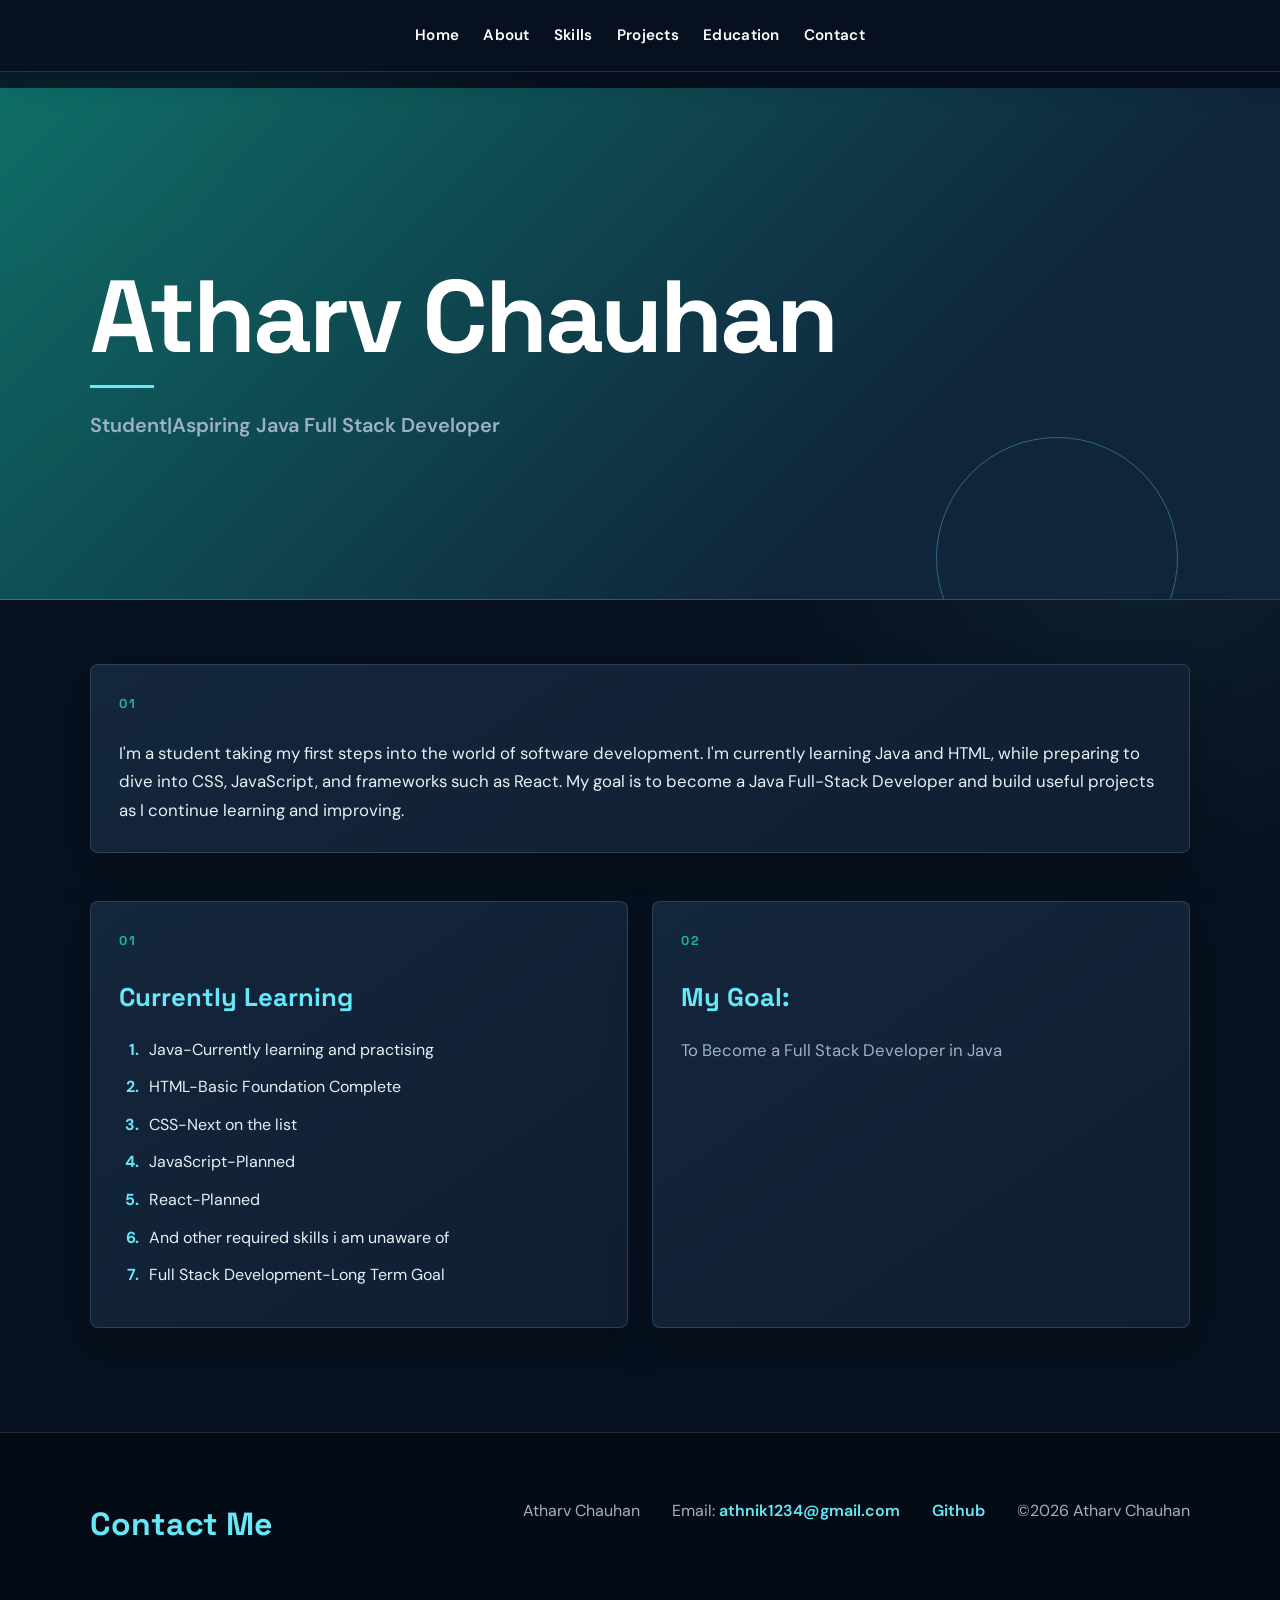
==== index.html @ f63b8e37 "css done next learning js and implementing it" ====
<!DOCTYPE html>
<html lang="en">
<head>
    <meta charset="UTF-8">
    <meta name="viewport" content="width=device-width, initial-scale=1.0">
    <title> My Portfolio</title>
    <link rel="stylesheet" href="index.css">
</head>
<body>
    <header>
        <nav>
            <a href="index.html">Home</a>
            <a href="html files/About.html">About</a>
            <a href="html files/Skills.html">Skills</a>
            <a href="html files/Projects.html">Projects</a>
            <a href="html files/Education.html">Education</a>
            <a href="html files/Contact.html">Contact</a>
        </nav>
        <h1>Atharv Chauhan</h1>
    <p>Student|Aspiring Java Full Stack Developer</p>
    </header>
    <main>
        
        <p id="Introduction">I'm a student taking my first steps into the world of software development. I'm currently learning Java and HTML, while preparing to dive into CSS, JavaScript, and frameworks such as React.

           My goal is to become a Java Full-Stack Developer and build useful projects as I continue learning and improving.</p>
           <section id="Currently-learning"><h2>Currently Learning</h2>
            <ol id="Skills-learnt-or-to-be-learnt">
            <li>Java-Currently learning and practising</li>
           <li>HTML-Basic Foundation Complete</li>
           <li>CSS-Next on the list</li>
           <li>JavaScript-Planned</li>
           <li>React-Planned</li>
           <li>And other required skills i am unaware of</li>
           <li>Full Stack Development-Long Term Goal</li>
        </ol></section>
           
           
           <section><h2>My Goal:</h2>
           <p>To Become a Full Stack Developer in Java</p></section>
    </main>
    <footer>
        <h2>Contact Me</h2><ul id="Contact-me">
            <li>Atharv Chauhan</li>
            <li>Email: <a href="mailto:athnik1234@gmail.com">athnik1234@gmail.com</a></li>
            <li><a href="https://github.com/AtharvChauhan1903" target="_blank">Github</a></li>
            <li>&copy;2026 Atharv Chauhan</li>
        </ul>
       
    </footer>
</body>
</html>
---- index.css ----
@import url('https://fonts.googleapis.com/css2?family=DM+Sans:wght@400;500;600;700&family=Space+Grotesk:wght@500;600;700&display=swap');

/* Reset and base styles */
* {
    box-sizing: border-box;
    margin: 0;
    padding: 0;
}

:root {
    --primary: #14b8a6;
    --primary-dark: #0f766e;
    --accent: #67e8f9;
    --background: #07111f;
    --surface: #101e31;
    --surface-light: #14263d;
    --text: #e6f1f5;
    --muted: #9eb2c5;
    --border: rgba(148, 186, 204, 0.2);
    --shadow: 0 18px 45px rgba(0, 0, 0, 0.24);
}

html {
    scroll-behavior: smooth;
}

body {
    background:
        radial-gradient(circle at 10% 10%, rgba(20, 184, 166, 0.12), transparent 28rem),
        radial-gradient(circle at 90% 30%, rgba(103, 232, 249, 0.08), transparent 25rem),
        var(--background);
    color: var(--text);
    font-family: 'DM Sans', sans-serif;
    line-height: 1.7;
    padding-top: 5.5rem;
}

/* Fixed navigation */
nav {
    position: fixed;
    top: 0;
    left: 0;
    z-index: 1000;

    display: flex;
    align-items: center;
    justify-content: center;
    flex-wrap: wrap;
    gap: 0.4rem 1.5rem;

    width: 100%;
    min-height: 4.5rem;
    padding: 1rem 1.5rem;

    background: rgba(7, 17, 31, 0.88);
    border-bottom: 1px solid var(--border);
    box-shadow: 0 8px 28px rgba(0, 0, 0, 0.2);
    backdrop-filter: blur(16px);
}

nav a {
    color: #ffffff;
    font-size: 0.95rem;
    font-weight: 600;
    text-decoration: none;
    letter-spacing: 0.02em;
    transition: color 0.2s ease, transform 0.2s ease;
}

nav a:hover,
nav a:focus {
    color: var(--accent);
    transform: translateY(-2px);
}

/* Header */
header {
    position: relative;
    overflow: hidden;
    display: flex;
    flex-direction: column;
    justify-content: center;
    min-height: 32rem;
    padding: 7rem max(1.5rem, calc((100% - 1100px) / 2)) 6rem;
    text-align: left;
    background: linear-gradient(135deg, rgba(15, 118, 110, 0.9), #10243b 72%);
    border-bottom: 1px solid var(--border);
}

header::after {
    position: absolute;
    right: 8%;
    bottom: -5rem;
    width: 15rem;
    height: 15rem;
    border: 1px solid rgba(103, 232, 249, 0.35);
    border-radius: 50%;
    content: '';
}

header h1 {
    position: relative;
    z-index: 1;
    margin-bottom: 0.75rem;
    color: #ffffff;
    font-family: 'Space Grotesk', sans-serif;
    font-size: clamp(3rem, 8vw, 7rem);
    letter-spacing: -0.03em;
    line-height: 1.1;
    max-width: 800px;
}

header p {
    position: relative;
    z-index: 1;
    color: var(--muted);
    max-width: 32rem;
    font-size: clamp(1rem, 2vw, 1.25rem);
    font-weight: 600;
}

header p::before {
    display: block;
    width: 4rem;
    height: 0.2rem;
    margin-bottom: 1.25rem;
    background: var(--accent);
    content: '';
}

/* Main content */
main {
    display: grid;
    grid-template-columns: repeat(2, minmax(0, 1fr));
    gap: 1.5rem;
    width: min(100% - 2rem, 1100px);
    margin: 4rem auto;
}

main > p {
    grid-column: 1 / -1;
}

main > p,
section {
    position: relative;
    margin-bottom: 1.5rem;
    padding: 1.75rem;
    background: linear-gradient(145deg, var(--surface-light), var(--surface));
    border: 1px solid var(--border);
    border-radius: 8px;
    box-shadow: var(--shadow);
    transition: transform 0.2s ease, border-color 0.2s ease;
}

main > p::before,
section::before {
    display: block;
    margin-bottom: 1.5rem;
    color: var(--primary);
    content: '01';
    font-family: 'Space Grotesk', sans-serif;
    font-size: 0.8rem;
    font-weight: 700;
    letter-spacing: 0.12em;
}

main > section:nth-of-type(2)::before {
    content: '02';
}

main > p:hover,
section:hover {
    border-color: rgba(103, 232, 249, 0.45);
    transform: translateY(-3px);
}

#Introduction {
    font-size: 1.05rem;
}

section h2 {
    margin-bottom: 1rem;
    color: var(--accent);
    font-family: 'Space Grotesk', sans-serif;
    font-size: 1.6rem;
}

section p {
    color: var(--muted);
    font-size: 1.05rem;
}

/* Learning list */
#Skills-learnt-or-to-be-learnt {
    padding-left: 1.5rem;
}

#Skills-learnt-or-to-be-learnt li {
    margin-bottom: 0.65rem;
    padding-left: 0.4rem;
}

#Skills-learnt-or-to-be-learnt li::marker {
    color: var(--accent);
    font-weight: bold;
}

/* Footer */
footer {
    display: grid;
    grid-template-columns: minmax(12rem, 0.7fr) 1.3fr;
    align-items: start;
    gap: 2rem;
    margin-top: 5rem;
    padding: 4rem max(1.5rem, calc((100% - 1100px) / 2));
    color: #ffffff;
    text-align: left;
    background: #040b14;
    border-top: 1px solid var(--border);
}

footer h2 {
    margin-bottom: 1rem;
    color: var(--accent);
    font-family: 'Space Grotesk', sans-serif;
    font-size: 2rem;
}

#Contact-me {
    display: flex;
    justify-content: flex-end;
    flex-wrap: wrap;
    gap: 0.75rem 2rem;
    list-style: none;
    color: var(--muted);
}

#Contact-me a {
    color: var(--accent);
    font-weight: 600;
    text-decoration: none;
}

#Contact-me a:hover,
#Contact-me a:focus {
    color: #ffffff;
    text-decoration: underline;
}

/* Mobile layout */
@media (max-width: 600px) {
    body {
        padding-top: 8.5rem;
    }

    nav {
        gap: 0.35rem 0.9rem;
        padding: 0.85rem 0.75rem;
    }

    nav a {
        font-size: 0.85rem;
    }

    header {
        min-height: 27rem;
        padding: 4rem 1rem;
        text-align: left;
    }

    header h1 {
        font-size: clamp(2.8rem, 15vw, 4.5rem);
    }

    main {
        display: block;
        width: min(100% - 1.25rem, 900px);
        margin: 1.25rem auto;
    }

    main > p,
    section {
        padding: 1.25rem;
    }

    #Contact-me {
        justify-content: flex-start;
        flex-direction: column;
        gap: 0.4rem;
    }

    footer {
        display: block;
        margin-top: 3rem;
        padding: 3rem 1.25rem;
    }
}
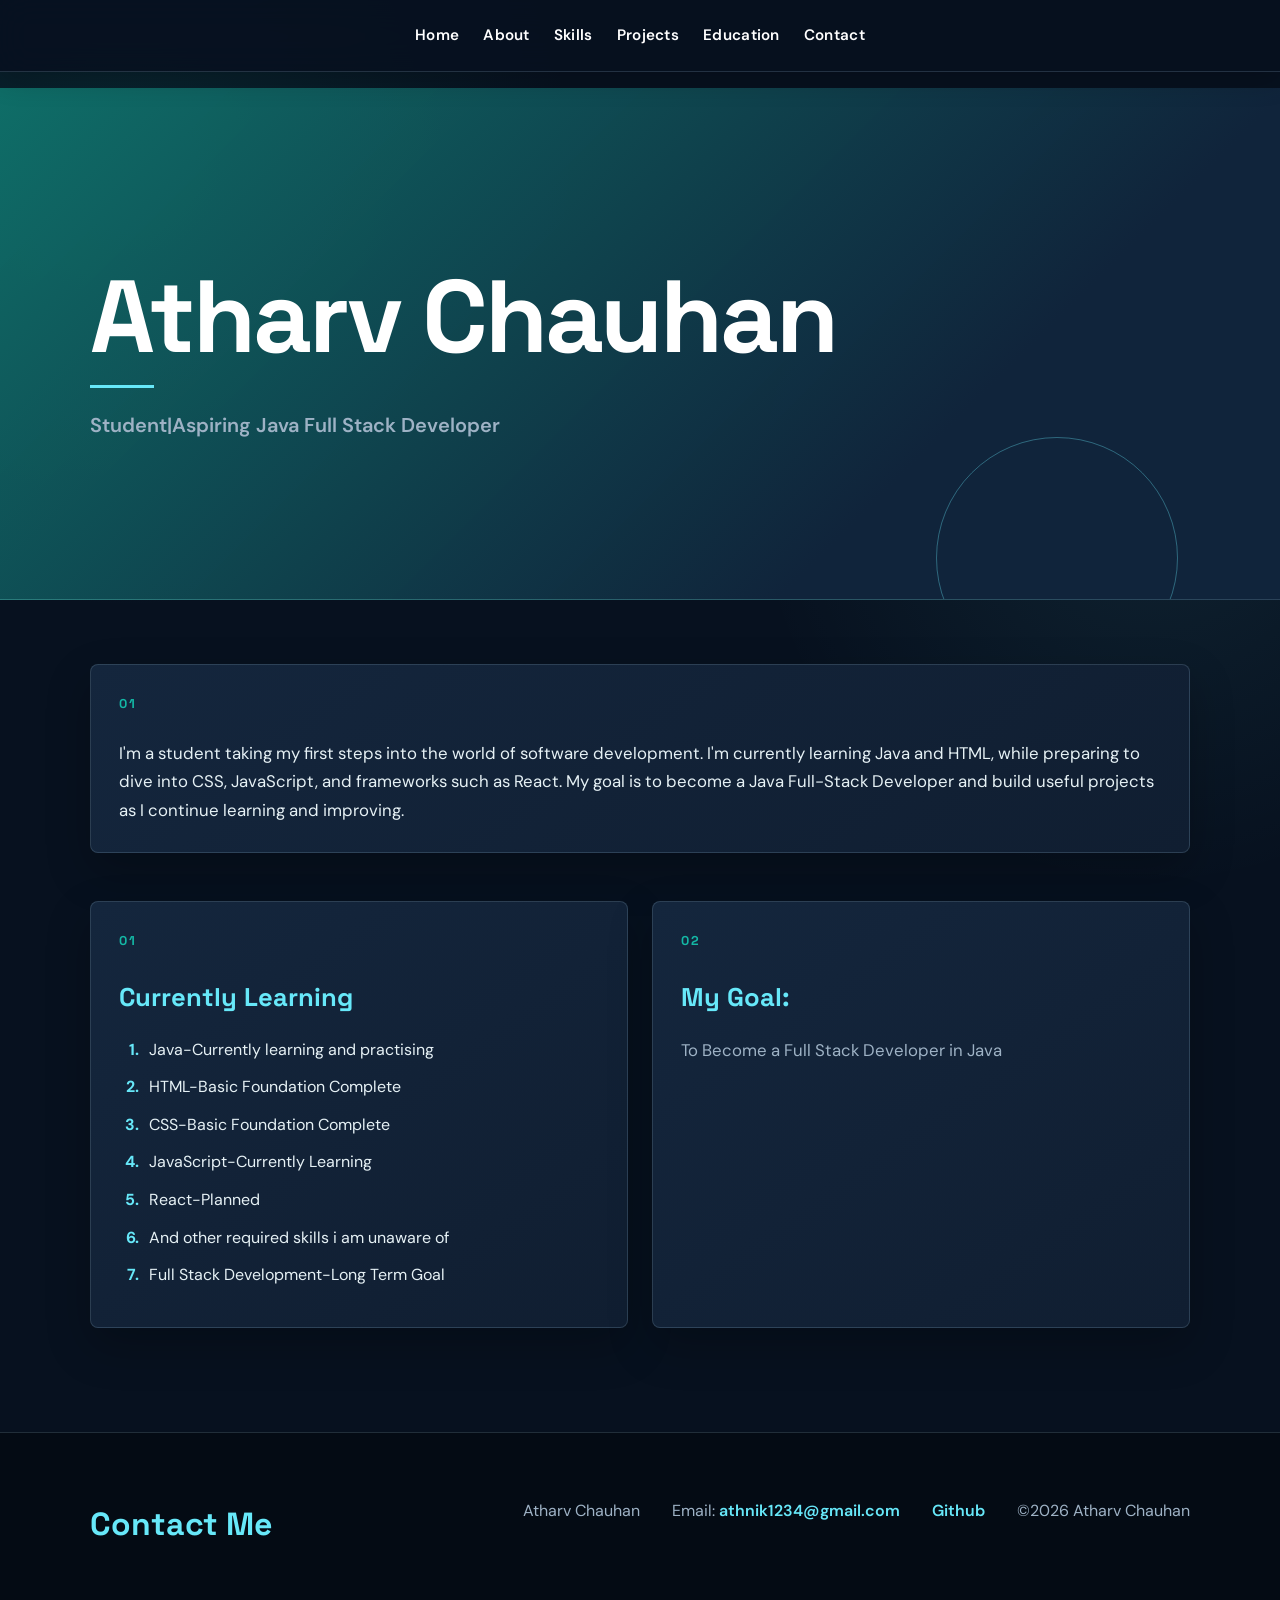
==== commit 28fb28b0: "final css touchup done" ====
--- a/index.html
+++ b/index.html
@@ -28,8 +28,8 @@
             <ol id="Skills-learnt-or-to-be-learnt">
             <li>Java-Currently learning and practising</li>
            <li>HTML-Basic Foundation Complete</li>
-           <li>CSS-Next on the list</li>
-           <li>JavaScript-Planned</li>
+           <li>CSS-Basic Foundation Complete</li>
+           <li>JavaScript-Currently Learning</li>
            <li>React-Planned</li>
            <li>And other required skills i am unaware of</li>
            <li>Full Stack Development-Long Term Goal</li>
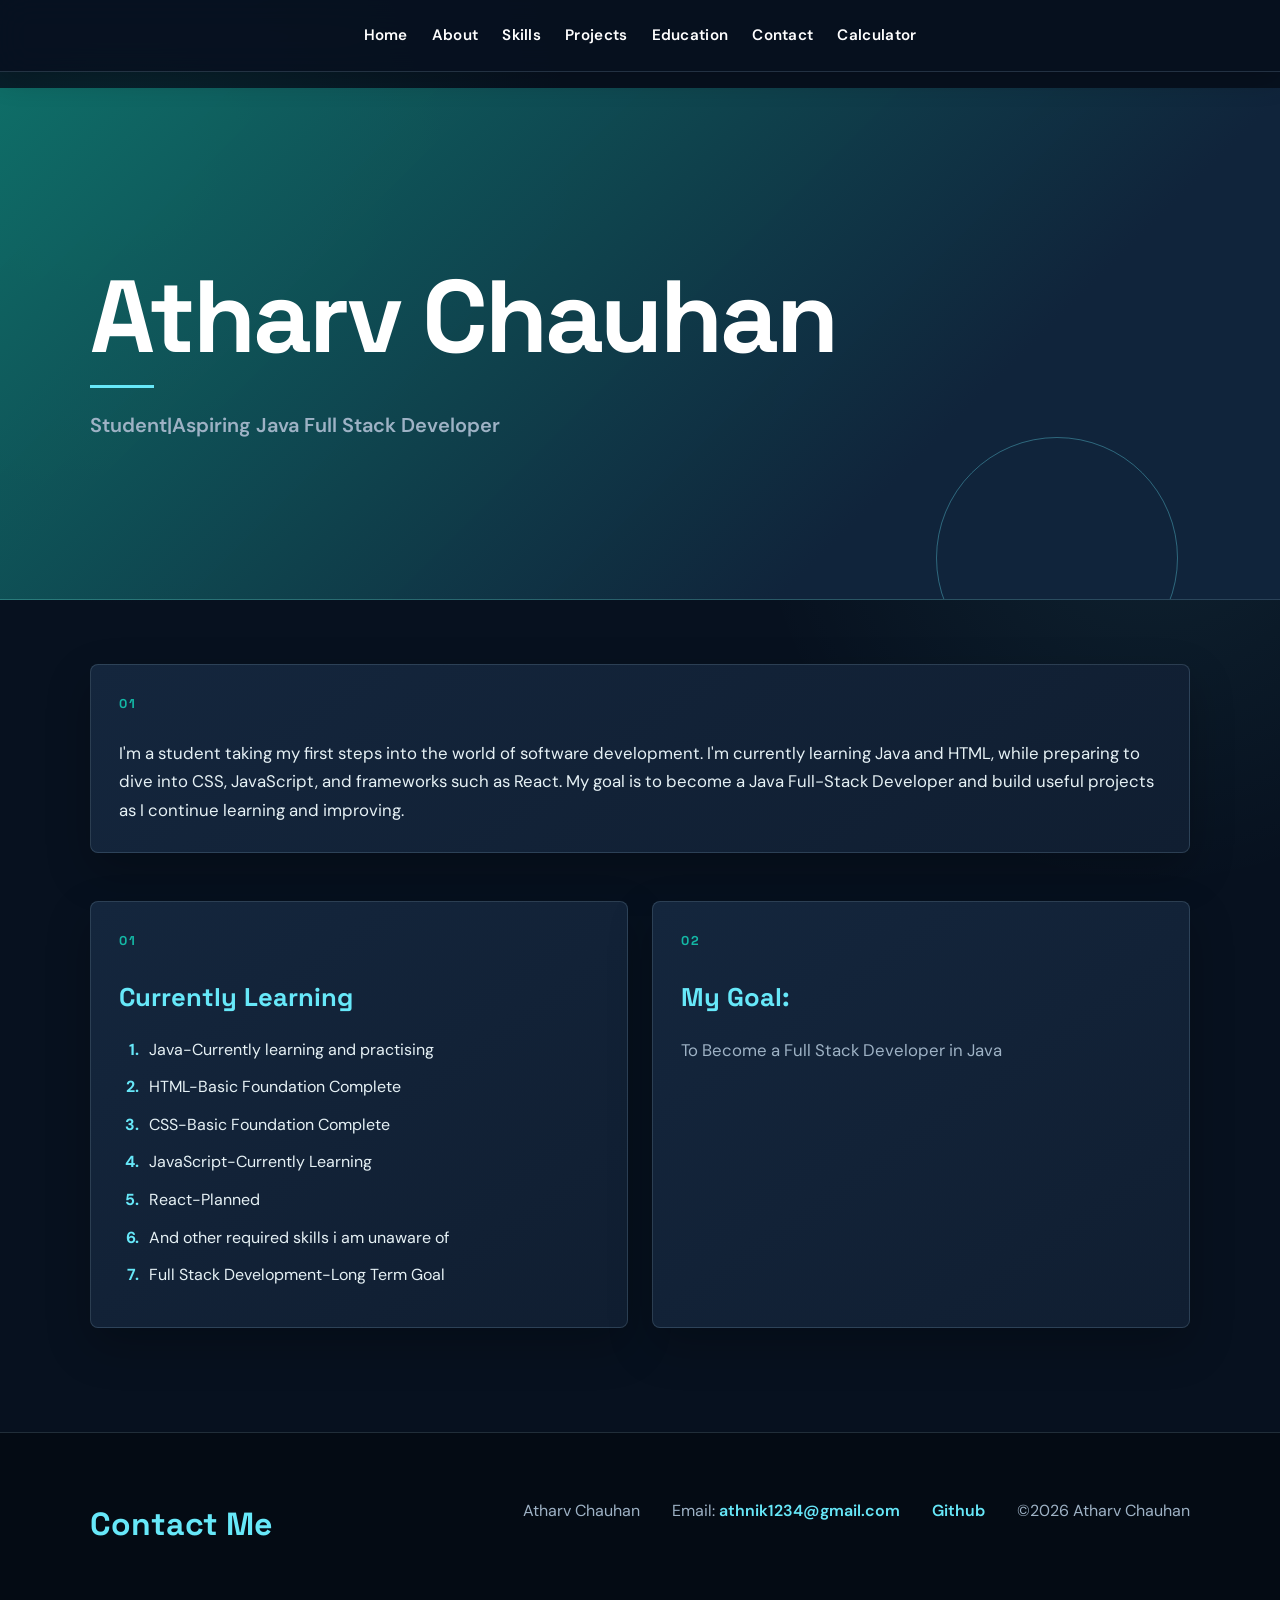
==== commit c91deb1a: "calculator project added" ====
--- a/index.html
+++ b/index.html
@@ -12,9 +12,10 @@
             <a href="index.html">Home</a>
             <a href="html files/About.html">About</a>
             <a href="html files/Skills.html">Skills</a>
-            <a href="html files/Projects.html">Projects</a>
+            <a href="html files/project.html">Projects</a>
             <a href="html files/Education.html">Education</a>
             <a href="html files/Contact.html">Contact</a>
+            <a href="html files/calculator.html">Calculator</a>
         </nav>
         <h1>Atharv Chauhan</h1>
     <p>Student|Aspiring Java Full Stack Developer</p>
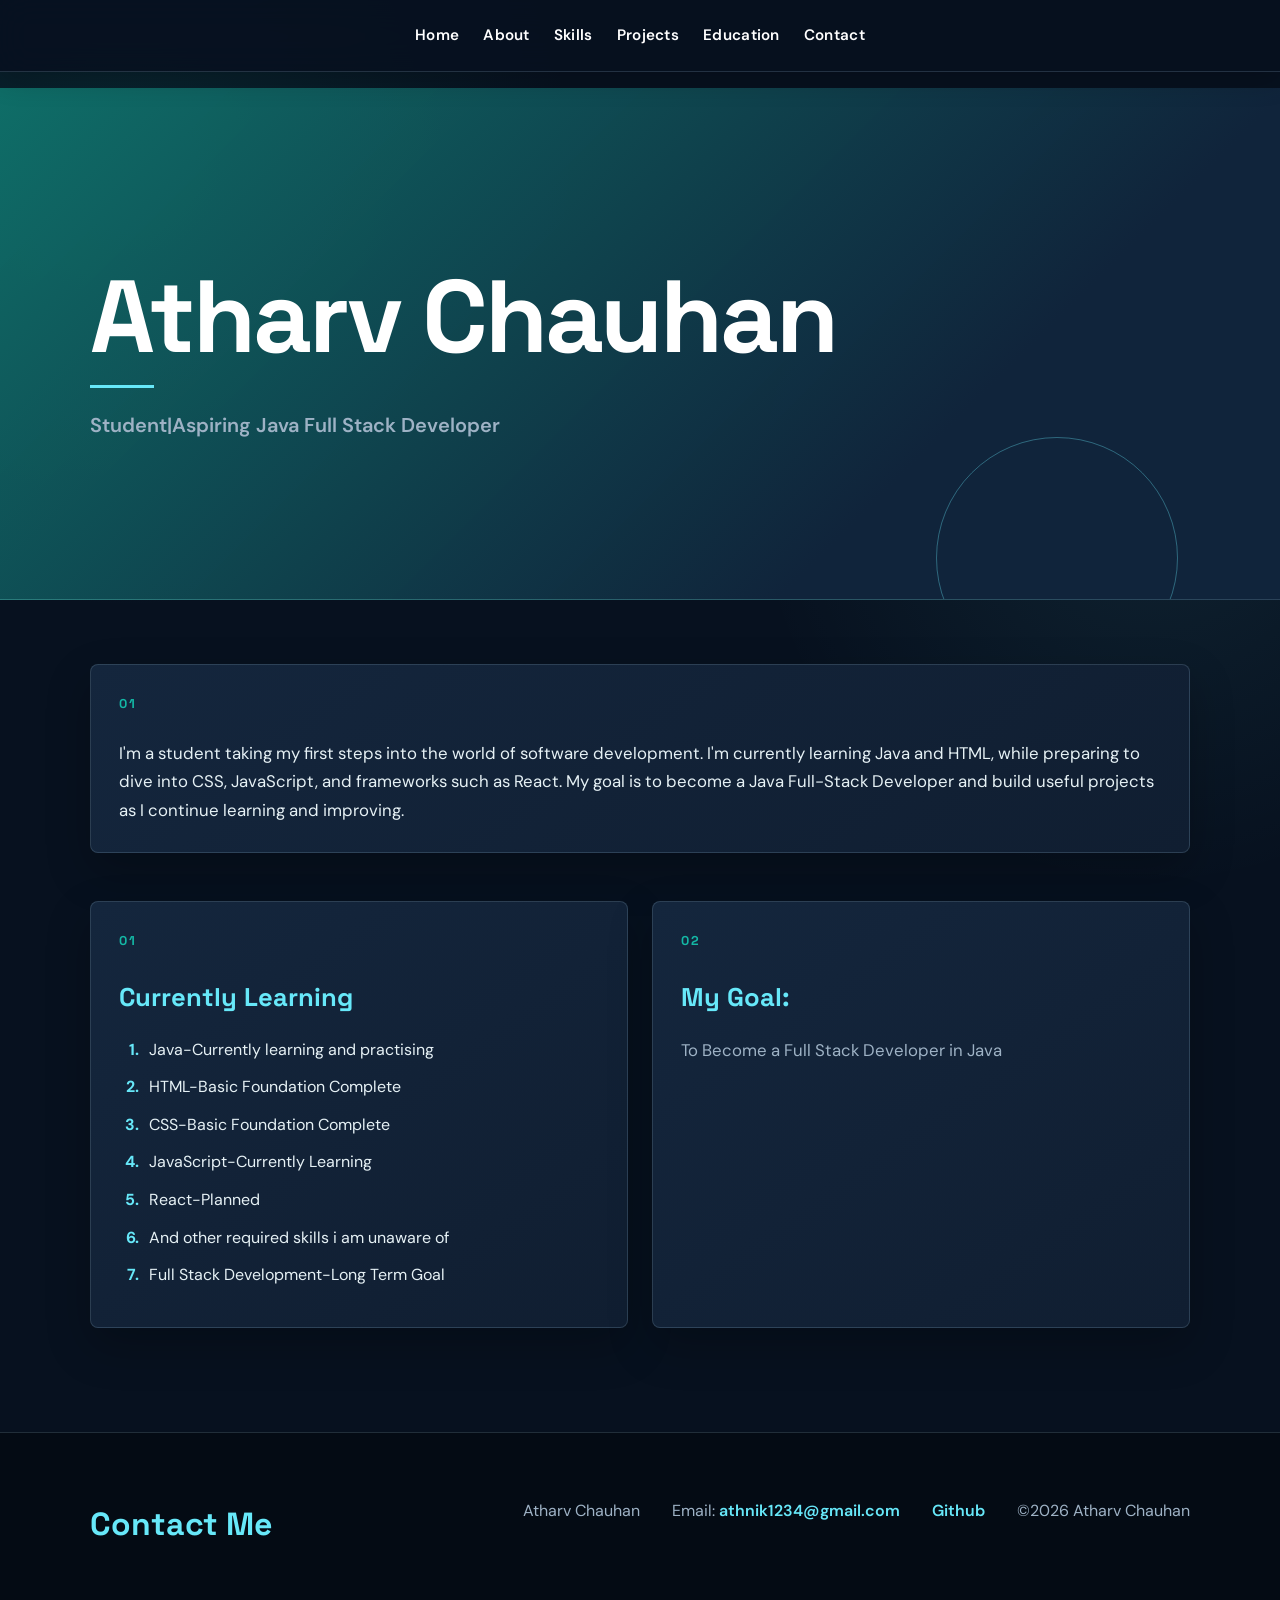
==== commit 9da1ea6e: "minor change done" ====
--- a/index.html
+++ b/index.html
@@ -15,7 +15,7 @@
             <a href="html files/project.html">Projects</a>
             <a href="html files/Education.html">Education</a>
             <a href="html files/Contact.html">Contact</a>
-            <a href="html files/calculator.html">Calculator</a>
+            
         </nav>
         <h1>Atharv Chauhan</h1>
     <p>Student|Aspiring Java Full Stack Developer</p>
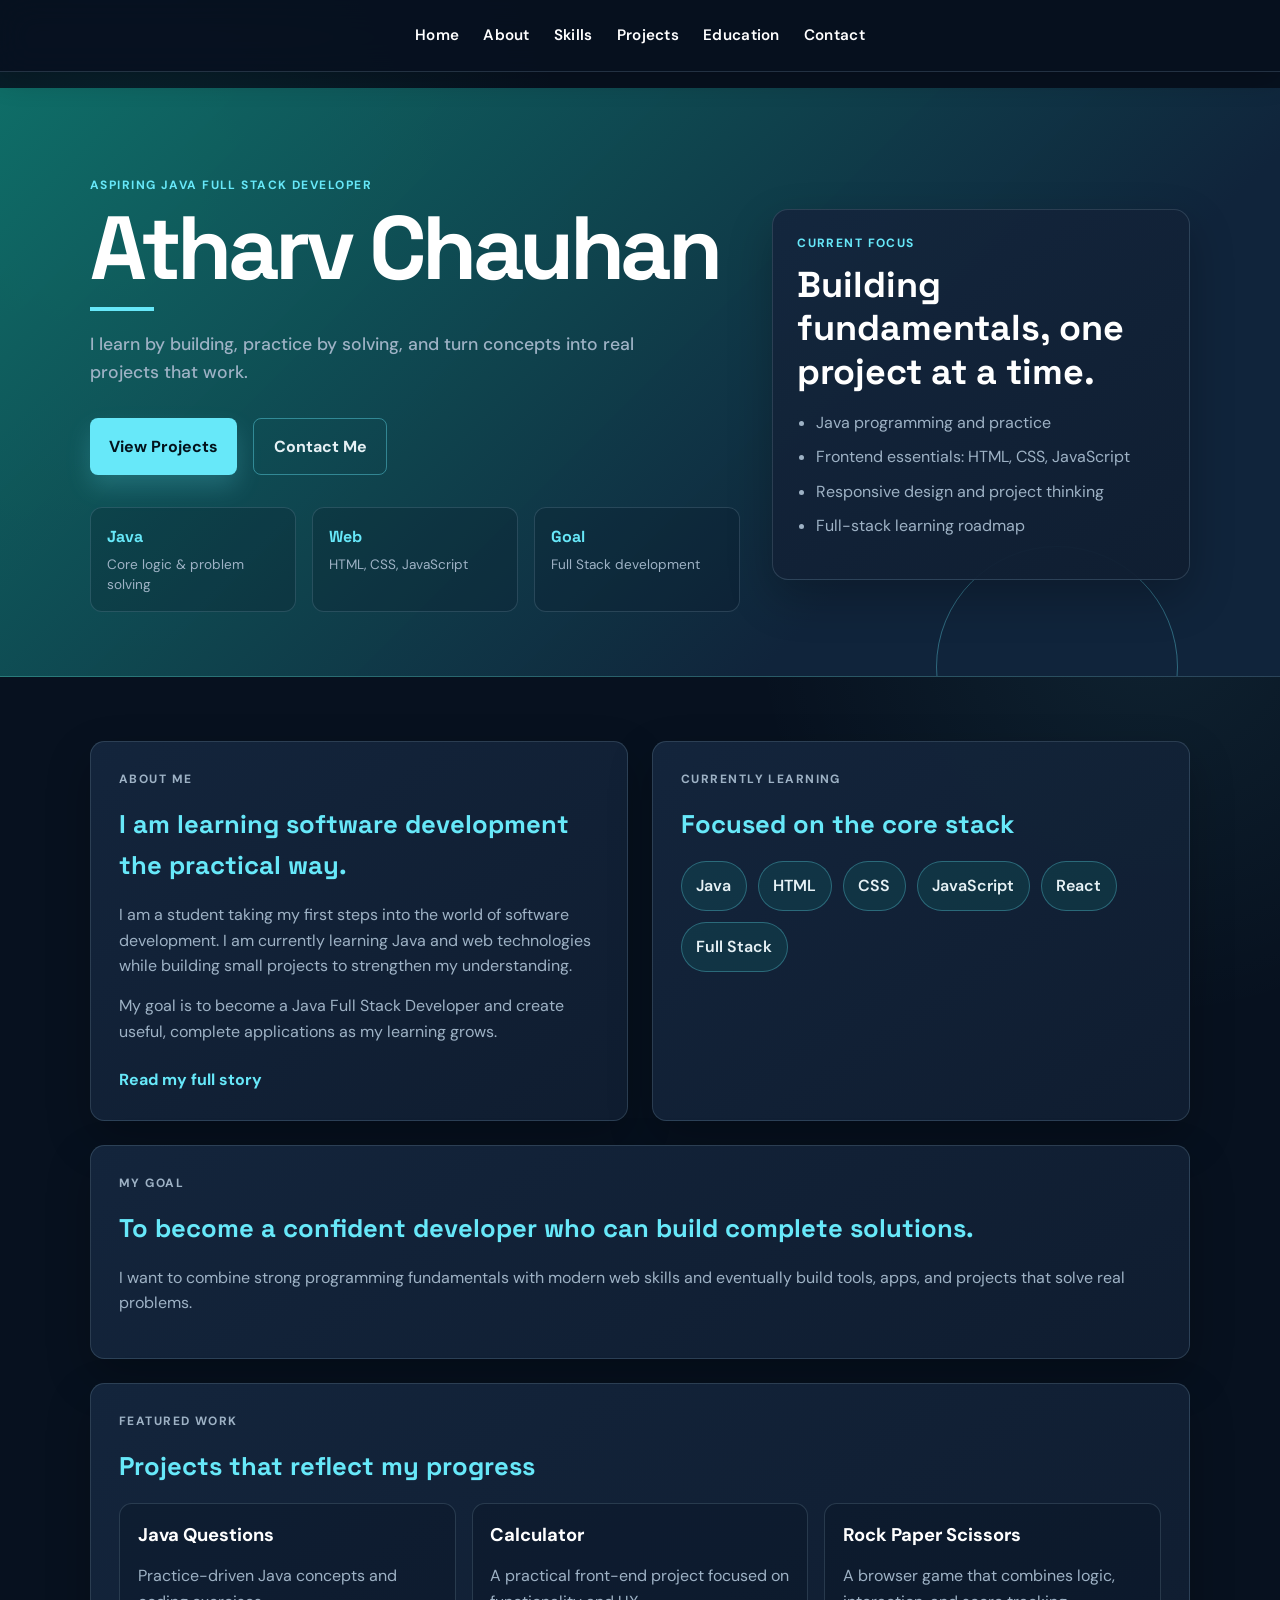
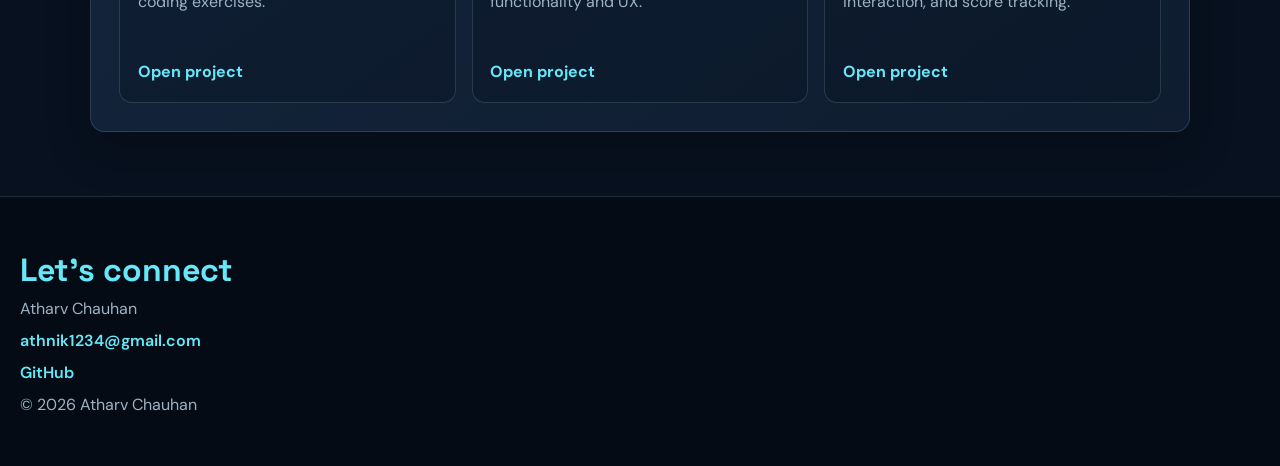
==== commit 9fd21531: "new changes done" ====
--- a/index.html
+++ b/index.html
@@ -3,51 +3,131 @@
 <head>
     <meta charset="UTF-8">
     <meta name="viewport" content="width=device-width, initial-scale=1.0">
-    <title> My Portfolio</title>
+    <title>Atharv Chauhan | Portfolio</title>
+    <meta name="description" content="Portfolio of Atharv Chauhan, an aspiring Java Full Stack Developer learning by building real projects.">
     <link rel="stylesheet" href="index.css">
 </head>
 <body>
-    <header>
-        <nav>
+    <header class="hero-shell">
+        <nav class="site-nav">
             <a href="index.html">Home</a>
             <a href="html files/About.html">About</a>
             <a href="html files/Skills.html">Skills</a>
             <a href="html files/project.html">Projects</a>
             <a href="html files/Education.html">Education</a>
             <a href="html files/Contact.html">Contact</a>
-            
         </nav>
-        <h1>Atharv Chauhan</h1>
-    <p>Student|Aspiring Java Full Stack Developer</p>
+
+        <div class="hero-content">
+            <div class="hero-copy">
+                <p class="eyebrow">Aspiring Java Full Stack Developer</p>
+                <h1>Atharv Chauhan</h1>
+                <p class="tagline">I learn by building, practice by solving, and turn concepts into real projects that work.</p>
+
+                <div class="cta-row">
+                    <a class="primary-button" href="html files/project.html">View Projects</a>
+                    <a class="secondary-button" href="html files/Contact.html">Contact Me</a>
+                </div>
+
+                <ul class="mini-stats" aria-label="Current learning priorities">
+                    <li>
+                        <strong>Java</strong>
+                        <span>Core logic & problem solving</span>
+                    </li>
+                    <li>
+                        <strong>Web</strong>
+                        <span>HTML, CSS, JavaScript</span>
+                    </li>
+                    <li>
+                        <strong>Goal</strong>
+                        <span>Full Stack development</span>
+                    </li>
+                </ul>
+            </div>
+
+            <aside class="hero-card" aria-label="Current focus">
+                <p class="card-label">Current focus</p>
+                <h2>Building fundamentals, one project at a time.</h2>
+                <ul>
+                    <li>Java programming and practice</li>
+                    <li>Frontend essentials: HTML, CSS, JavaScript</li>
+                    <li>Responsive design and project thinking</li>
+                    <li>Full-stack learning roadmap</li>
+                </ul>
+            </aside>
+        </div>
     </header>
-    <main>
-        
-        <p id="Introduction">I'm a student taking my first steps into the world of software development. I'm currently learning Java and HTML, while preparing to dive into CSS, JavaScript, and frameworks such as React.
 
-           My goal is to become a Java Full-Stack Developer and build useful projects as I continue learning and improving.</p>
-           <section id="Currently-learning"><h2>Currently Learning</h2>
-            <ol id="Skills-learnt-or-to-be-learnt">
-            <li>Java-Currently learning and practising</li>
-           <li>HTML-Basic Foundation Complete</li>
-           <li>CSS-Basic Foundation Complete</li>
-           <li>JavaScript-Currently Learning</li>
-           <li>React-Planned</li>
-           <li>And other required skills i am unaware of</li>
-           <li>Full Stack Development-Long Term Goal</li>
-        </ol></section>
-           
-           
-           <section><h2>My Goal:</h2>
-           <p>To Become a Full Stack Developer in Java</p></section>
+    <main class="home-main">
+        <section class="intro-panel">
+            <p class="section-kicker">About me</p>
+            <h2>I am learning software development the practical way.</h2>
+            <p>
+                I am a student taking my first steps into the world of software development. I am currently
+                learning Java and web technologies while building small projects to strengthen my understanding.
+            </p>
+            <p>
+                My goal is to become a Java Full Stack Developer and create useful, complete applications as my
+                learning grows.
+            </p>
+            <a class="inline-link" href="html files/About.html">Read my full story</a>
+        </section>
+
+        <section class="skills-panel">
+            <p class="section-kicker">Currently learning</p>
+            <h2>Focused on the core stack</h2>
+            <div class="skill-grid" aria-label="Skills and technologies currently being learned">
+                <span>Java</span>
+                <span>HTML</span>
+                <span>CSS</span>
+                <span>JavaScript</span>
+                <span>React</span>
+                <span>Full Stack</span>
+            </div>
+        </section>
+
+        <section class="goals-panel">
+            <p class="section-kicker">My goal</p>
+            <h2>To become a confident developer who can build complete solutions.</h2>
+            <p>
+                I want to combine strong programming fundamentals with modern web skills and eventually build tools,
+                apps, and projects that solve real problems.
+            </p>
+        </section>
+
+        <section class="project-panel">
+            <p class="section-kicker">Featured work</p>
+            <h2>Projects that reflect my progress</h2>
+            <div class="project-cards">
+                <article class="project-card">
+                    <h3>Java Questions</h3>
+                    <p>Practice-driven Java concepts and coding exercises.</p>
+                    <a href="html files/JavaQuestions.html">Open project</a>
+                </article>
+                <article class="project-card">
+                    <h3>Calculator</h3>
+                    <p>A practical front-end project focused on functionality and UX.</p>
+                    <a href="html files/calculator.html">Open project</a>
+                </article>
+                <article class="project-card">
+                    <h3>Rock Paper Scissors</h3>
+                    <p>A browser game that combines logic, interaction, and score tracking.</p>
+                    <a href="html files/RockPaperScissor.html">Open project</a>
+                </article>
+            </div>
+        </section>
     </main>
+
     <footer>
-        <h2>Contact Me</h2><ul id="Contact-me">
+        <div>
+            <h2>Let’s connect</h2>
+        </div>
+        <ul id="Contact-me">
             <li>Atharv Chauhan</li>
-            <li>Email: <a href="mailto:athnik1234@gmail.com">athnik1234@gmail.com</a></li>
-            <li><a href="https://github.com/AtharvChauhan1903" target="_blank">Github</a></li>
-            <li>&copy;2026 Atharv Chauhan</li>
+            <li><a href="mailto:athnik1234@gmail.com">athnik1234@gmail.com</a></li>
+            <li><a href="https://github.com/AtharvChauhan1903" target="_blank" rel="noreferrer">GitHub</a></li>
+            <li>&copy; 2026 Atharv Chauhan</li>
         </ul>
-       
     </footer>
 </body>
-</html>+</html>
--- a/index.css
+++ b/index.css
@@ -1,11 +1,4 @@
 @import url('https://fonts.googleapis.com/css2?family=DM+Sans:wght@400;500;600;700&family=Space+Grotesk:wght@500;600;700&display=swap');
-
-/* Reset and base styles */
-* {
-    box-sizing: border-box;
-    margin: 0;
-    padding: 0;
-}
 
 :root {
     --primary: #14b8a6;
@@ -20,6 +13,12 @@
     --shadow: 0 18px 45px rgba(0, 0, 0, 0.24);
 }
 
+* {
+    box-sizing: border-box;
+    margin: 0;
+    padding: 0;
+}
+
 html {
     scroll-behavior: smooth;
 }
@@ -31,34 +30,35 @@
         var(--background);
     color: var(--text);
     font-family: 'DM Sans', sans-serif;
-    line-height: 1.7;
+    line-height: 1.6;
     padding-top: 5.5rem;
 }
 
-/* Fixed navigation */
-nav {
+img {
+    max-width: 100%;
+    display: block;
+}
+
+.site-nav {
     position: fixed;
     top: 0;
     left: 0;
     z-index: 1000;
-
     display: flex;
     align-items: center;
     justify-content: center;
     flex-wrap: wrap;
     gap: 0.4rem 1.5rem;
-
     width: 100%;
     min-height: 4.5rem;
     padding: 1rem 1.5rem;
-
     background: rgba(7, 17, 31, 0.88);
     border-bottom: 1px solid var(--border);
     box-shadow: 0 8px 28px rgba(0, 0, 0, 0.2);
     backdrop-filter: blur(16px);
 }
 
-nav a {
+.site-nav a {
     color: #ffffff;
     font-size: 0.95rem;
     font-weight: 600;
@@ -67,146 +67,265 @@
     transition: color 0.2s ease, transform 0.2s ease;
 }
 
-nav a:hover,
-nav a:focus {
+.site-nav a:hover,
+.site-nav a:focus {
     color: var(--accent);
     transform: translateY(-2px);
 }
 
-/* Header */
-header {
+.hero-shell {
     position: relative;
     overflow: hidden;
-    display: flex;
-    flex-direction: column;
-    justify-content: center;
-    min-height: 32rem;
-    padding: 7rem max(1.5rem, calc((100% - 1100px) / 2)) 6rem;
-    text-align: left;
+    padding: 5.5rem 1.5rem 4rem;
     background: linear-gradient(135deg, rgba(15, 118, 110, 0.9), #10243b 72%);
     border-bottom: 1px solid var(--border);
 }
 
-header::after {
+.hero-shell::after {
+    content: '';
     position: absolute;
     right: 8%;
-    bottom: -5rem;
+    bottom: -7rem;
     width: 15rem;
     height: 15rem;
     border: 1px solid rgba(103, 232, 249, 0.35);
     border-radius: 50%;
-    content: '';
-}
-
-header h1 {
+}
+
+.hero-content {
     position: relative;
     z-index: 1;
-    margin-bottom: 0.75rem;
-    color: #ffffff;
+    width: min(100%, 1100px);
+    margin: 0 auto;
+    display: grid;
+    grid-template-columns: 1.4fr 0.9fr;
+    align-items: center;
+    gap: 2rem;
+}
+
+.eyebrow,
+.section-kicker,
+.card-label {
+    color: var(--accent);
+    font-size: 0.75rem;
+    font-weight: 700;
+    letter-spacing: 0.12em;
+    text-transform: uppercase;
+}
+
+.hero-copy h1 {
+    margin-top: 0.7rem;
+    margin-bottom: 1rem;
     font-family: 'Space Grotesk', sans-serif;
-    font-size: clamp(3rem, 8vw, 7rem);
-    letter-spacing: -0.03em;
-    line-height: 1.1;
-    max-width: 800px;
-}
-
-header p {
-    position: relative;
-    z-index: 1;
+    font-size: clamp(3rem, 7vw, 6.2rem);
+    letter-spacing: -0.05em;
+    line-height: 0.95;
+    color: #ffffff;
+}
+
+.tagline {
+    max-width: 36rem;
     color: var(--muted);
-    max-width: 32rem;
-    font-size: clamp(1rem, 2vw, 1.25rem);
-    font-weight: 600;
-}
-
-header p::before {
+    font-size: 1.1rem;
+    font-weight: 500;
+}
+
+.hero-copy .tagline::before {
+    content: '';
     display: block;
     width: 4rem;
     height: 0.2rem;
-    margin-bottom: 1.25rem;
+    margin-bottom: 1.2rem;
     background: var(--accent);
-    content: '';
-}
-
-/* Main content */
-main {
+}
+
+.cta-row {
+    display: flex;
+    flex-wrap: wrap;
+    gap: 1rem;
+    margin-top: 2rem;
+}
+
+.primary-button,
+.secondary-button,
+.inline-link,
+.project-card a {
+    display: inline-flex;
+    align-items: center;
+    justify-content: center;
+    text-decoration: none;
+    transition: transform 0.2s ease, background 0.2s ease, border-color 0.2s ease;
+}
+
+.primary-button,
+.secondary-button {
+    padding: 0.9rem 1.2rem;
+    border-radius: 0.5rem;
+    font-weight: 700;
+}
+
+.primary-button {
+    background: var(--accent);
+    color: #03131c;
+    box-shadow: 0 12px 24px rgba(103, 232, 249, 0.2);
+}
+
+.secondary-button {
+    border: 1px solid rgba(103, 232, 249, 0.4);
+    background: transparent;
+    color: var(--text);
+}
+
+.primary-button:hover,
+.secondary-button:hover,
+.inline-link:hover,
+.project-card a:hover {
+    transform: translateY(-2px);
+}
+
+.mini-stats {
+    display: grid;
+    grid-template-columns: repeat(3, minmax(0, 1fr));
+    gap: 1rem;
+    margin-top: 2rem;
+    list-style: none;
+}
+
+.mini-stats li {
+    padding: 1rem;
+    background: rgba(7, 17, 31, 0.2);
+    border: 1px solid var(--border);
+    border-radius: 0.75rem;
+}
+
+.mini-stats strong,
+.mini-stats span {
+    display: block;
+}
+
+.mini-stats strong {
+    color: var(--accent);
+    font-family: 'Space Grotesk', sans-serif;
+    margin-bottom: 0.35rem;
+}
+
+.mini-stats span {
+    color: var(--muted);
+    font-size: 0.85rem;
+    line-height: 1.5;
+}
+
+.hero-card {
+    padding: 1.5rem;
+    background: linear-gradient(145deg, rgba(20, 38, 61, 0.96), rgba(16, 30, 49, 0.96));
+    border: 1px solid var(--border);
+    border-radius: 1rem;
+    box-shadow: var(--shadow);
+}
+
+.hero-card h2 {
+    margin: 0.7rem 0 1rem;
+    color: #ffffff;
+    font-family: 'Space Grotesk', sans-serif;
+    font-size: clamp(1.6rem, 3vw, 2.25rem);
+    line-height: 1.2;
+}
+
+.hero-card ul {
+    margin: 0 0 1rem;
+    padding-left: 1.2rem;
+    color: var(--muted);
+}
+
+.hero-card li + li {
+    margin-top: 0.55rem;
+}
+
+.home-main {
+    width: min(100% - 2rem, 1100px);
+    margin: 4rem auto;
     display: grid;
     grid-template-columns: repeat(2, minmax(0, 1fr));
     gap: 1.5rem;
-    width: min(100% - 2rem, 1100px);
-    margin: 4rem auto;
-}
-
-main > p {
+}
+
+.home-main > section {
+    padding: 1.75rem;
+    background: linear-gradient(145deg, rgba(20, 38, 61, 0.96), rgba(16, 30, 49, 0.96));
+    border: 1px solid var(--border);
+    border-radius: 0.9rem;
+    box-shadow: var(--shadow);
+}
+
+.home-main > section:nth-child(3),
+.home-main > section:nth-child(4) {
     grid-column: 1 / -1;
 }
 
-main > p,
-section {
-    position: relative;
-    margin-bottom: 1.5rem;
-    padding: 1.75rem;
-    background: linear-gradient(145deg, var(--surface-light), var(--surface));
+.home-main h2 {
+    margin: 0.75rem 0 1rem;
+    color: var(--accent);
+    font-family: 'Space Grotesk', sans-serif;
+    font-size: clamp(1.4rem, 2vw, 2rem);
+}
+
+.home-main p {
+    color: var(--muted);
+    margin-bottom: 0.9rem;
+}
+
+.inline-link {
+    color: var(--accent);
+    font-weight: 700;
+    margin-top: 0.5rem;
+}
+
+.skill-grid {
+    display: flex;
+    flex-wrap: wrap;
+    gap: 0.7rem;
+    margin-top: 1rem;
+}
+
+.skill-grid span {
+    padding: 0.7rem 0.9rem;
+    border-radius: 999px;
+    background: rgba(20, 184, 166, 0.12);
+    border: 1px solid rgba(103, 232, 249, 0.3);
+    color: var(--text);
+    font-weight: 600;
+}
+
+.project-cards {
+    display: grid;
+    grid-template-columns: repeat(3, minmax(0, 1fr));
+    gap: 1rem;
+    margin-top: 1rem;
+}
+
+.project-card {
+    padding: 1.1rem;
+    background: rgba(7, 17, 31, 0.28);
     border: 1px solid var(--border);
-    border-radius: 8px;
-    box-shadow: var(--shadow);
-    transition: transform 0.2s ease, border-color 0.2s ease;
-}
-
-main > p::before,
-section::before {
-    display: block;
-    margin-bottom: 1.5rem;
-    color: var(--primary);
-    content: '01';
-    font-family: 'Space Grotesk', sans-serif;
-    font-size: 0.8rem;
+    border-radius: 0.8rem;
+}
+
+.project-card h3 {
+    margin-bottom: 0.75rem;
+    color: #ffffff;
+    font-size: 1.15rem;
+}
+
+.project-card p {
+    min-height: 4.6rem;
+}
+
+.project-card a {
+    margin-top: 0.5rem;
+    color: var(--accent);
     font-weight: 700;
-    letter-spacing: 0.12em;
-}
-
-main > section:nth-of-type(2)::before {
-    content: '02';
-}
-
-main > p:hover,
-section:hover {
-    border-color: rgba(103, 232, 249, 0.45);
-    transform: translateY(-3px);
-}
-
-#Introduction {
-    font-size: 1.05rem;
-}
-
-section h2 {
-    margin-bottom: 1rem;
-    color: var(--accent);
-    font-family: 'Space Grotesk', sans-serif;
-    font-size: 1.6rem;
-}
-
-section p {
-    color: var(--muted);
-    font-size: 1.05rem;
-}
-
-/* Learning list */
-#Skills-learnt-or-to-be-learnt {
-    padding-left: 1.5rem;
-}
-
-#Skills-learnt-or-to-be-learnt li {
-    margin-bottom: 0.65rem;
-    padding-left: 0.4rem;
-}
-
-#Skills-learnt-or-to-be-learnt li::marker {
-    color: var(--accent);
-    font-weight: bold;
-}
-
-/* Footer */
+}
+
 footer {
     display: grid;
     grid-template-columns: minmax(12rem, 0.7fr) 1.3fr;
@@ -215,13 +334,11 @@
     margin-top: 5rem;
     padding: 4rem max(1.5rem, calc((100% - 1100px) / 2));
     color: #ffffff;
-    text-align: left;
     background: #040b14;
     border-top: 1px solid var(--border);
 }
 
 footer h2 {
-    margin-bottom: 1rem;
     color: var(--accent);
     font-family: 'Space Grotesk', sans-serif;
     font-size: 2rem;
@@ -238,8 +355,8 @@
 
 #Contact-me a {
     color: var(--accent);
+    text-decoration: none;
     font-weight: 600;
-    text-decoration: none;
 }
 
 #Contact-me a:hover,
@@ -248,16 +365,47 @@
     text-decoration: underline;
 }
 
-/* Mobile layout */
+@media (max-width: 760px) {
+    .hero-content,
+    .home-main,
+    .project-cards {
+        grid-template-columns: 1fr;
+    }
+
+    .mini-stats {
+        grid-template-columns: 1fr;
+    }
+
+    footer {
+        grid-template-columns: 1fr;
+    }
+
+    #Contact-me {
+        justify-content: flex-start;
+    }
+}
+
 @media (max-width: 600px) {
     body {
         padding-top: 8.5rem;
     }
 
-    nav {
+    .site-nav {
         gap: 0.35rem 0.9rem;
         padding: 0.85rem 0.75rem;
     }
+
+    .cta-row {
+        flex-direction: column;
+        align-items: stretch;
+    }
+
+    .primary-button,
+    .secondary-button {
+        width: 100%;
+    }
+}
+
 
     nav a {
         font-size: 0.85rem;
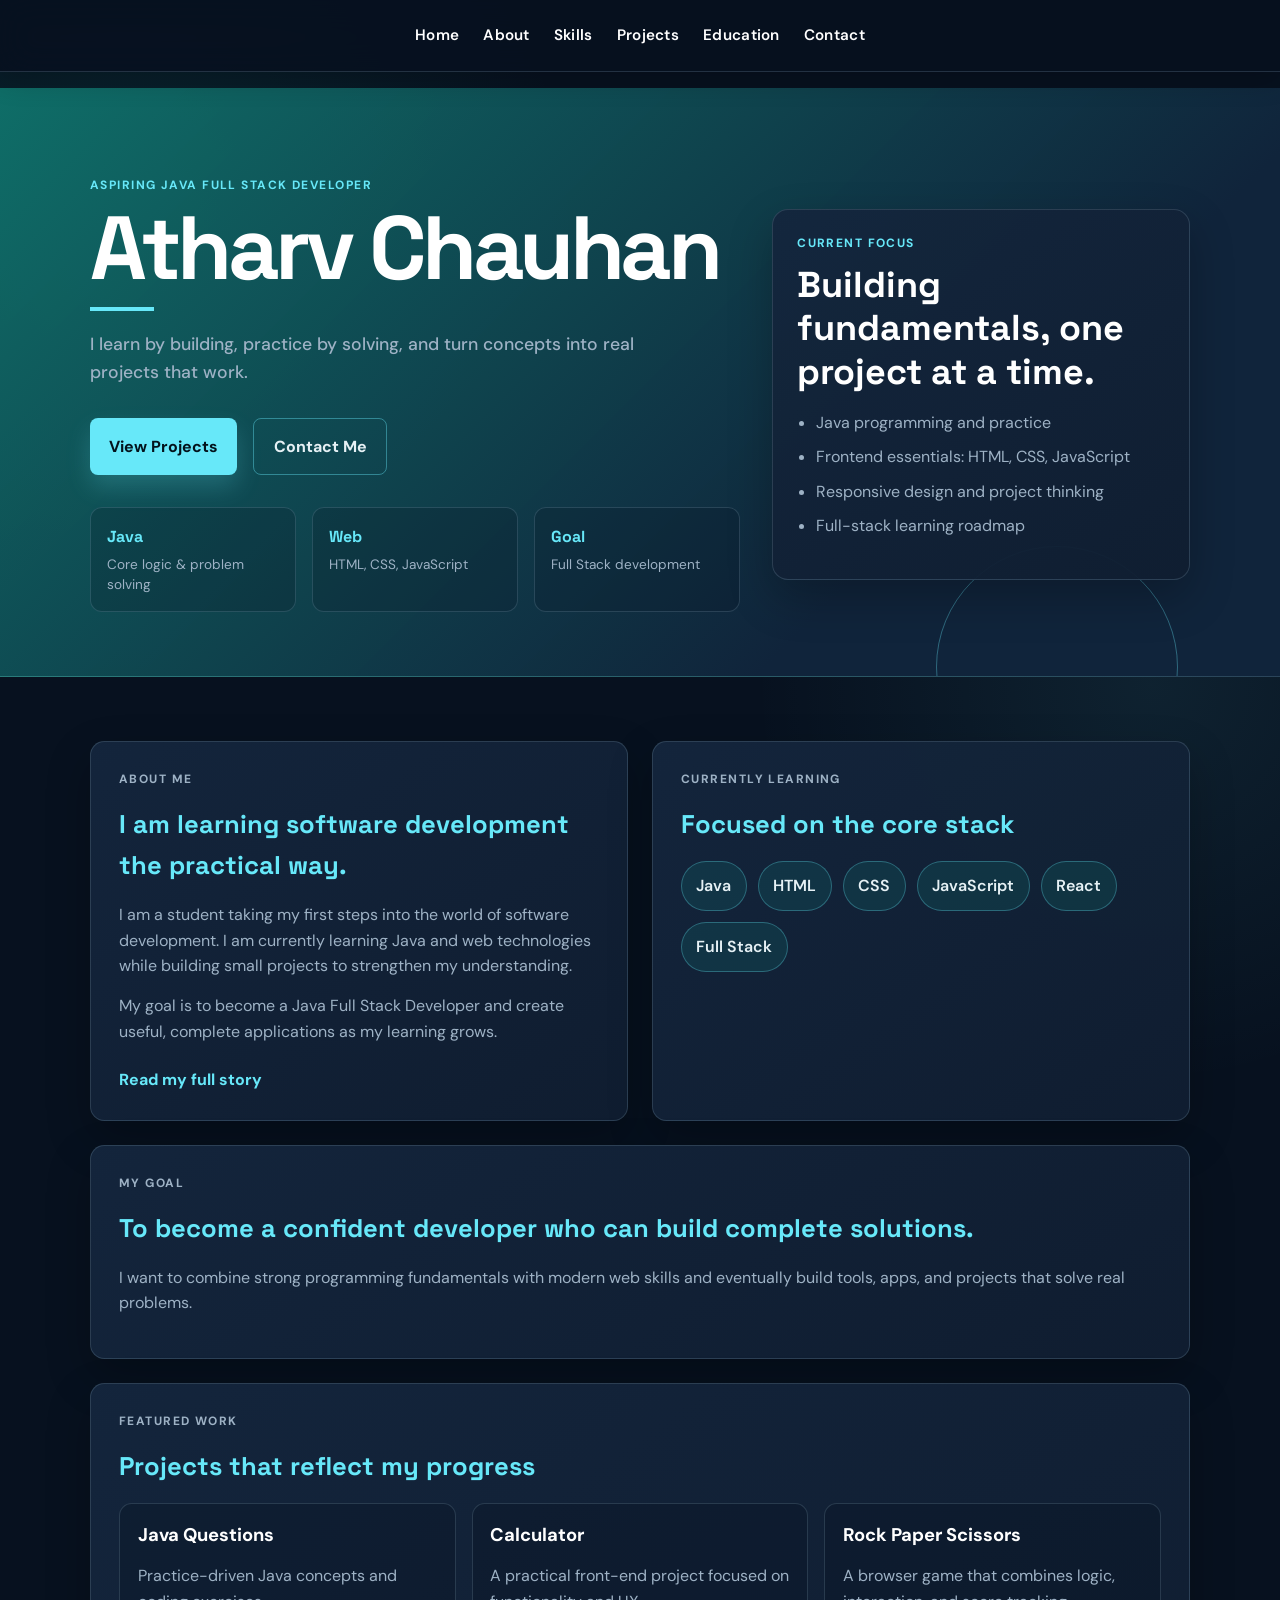
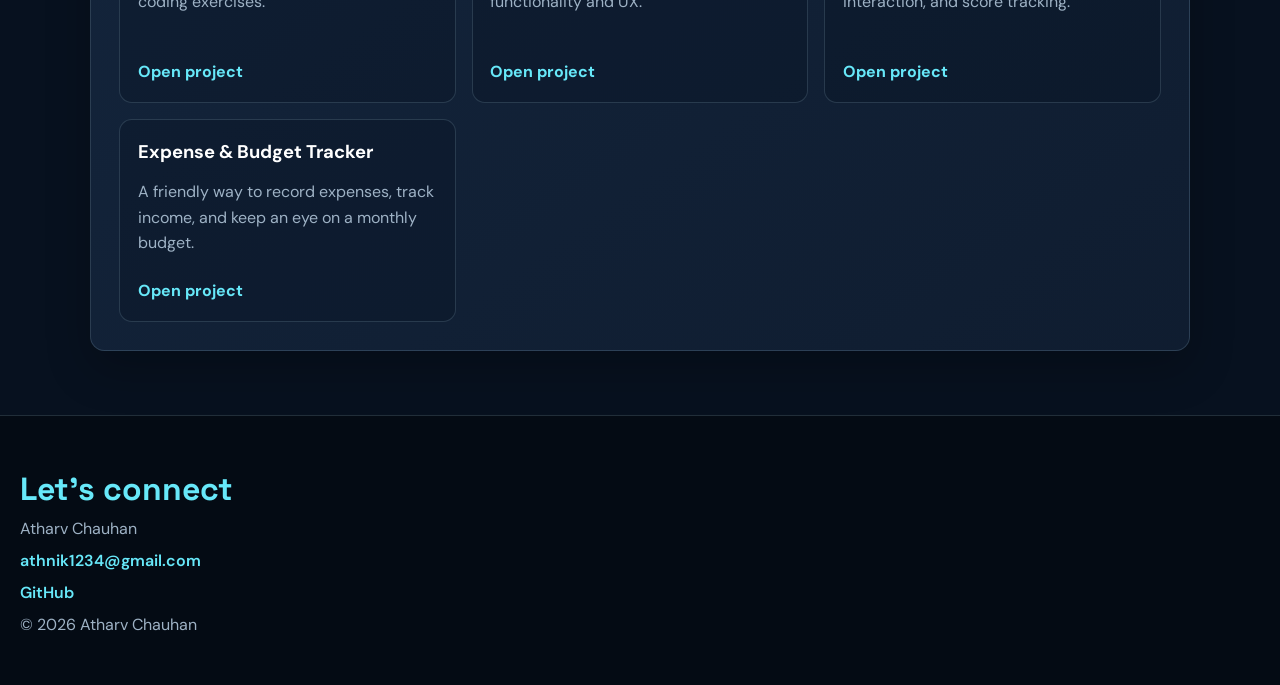
==== commit b71815c6: "expense ansd income tracker" ====
--- a/index.html
+++ b/index.html
@@ -114,6 +114,11 @@
                     <p>A browser game that combines logic, interaction, and score tracking.</p>
                     <a href="html files/RockPaperScissor.html">Open project</a>
                 </article>
+                <article class="project-card">
+                    <h3>Expense &amp; Budget Tracker</h3>
+                    <p>A friendly way to record expenses, track income, and keep an eye on a monthly budget.</p>
+                    <a href="html files/expense-tracker.html">Open project</a>
+                </article>
             </div>
         </section>
     </main>
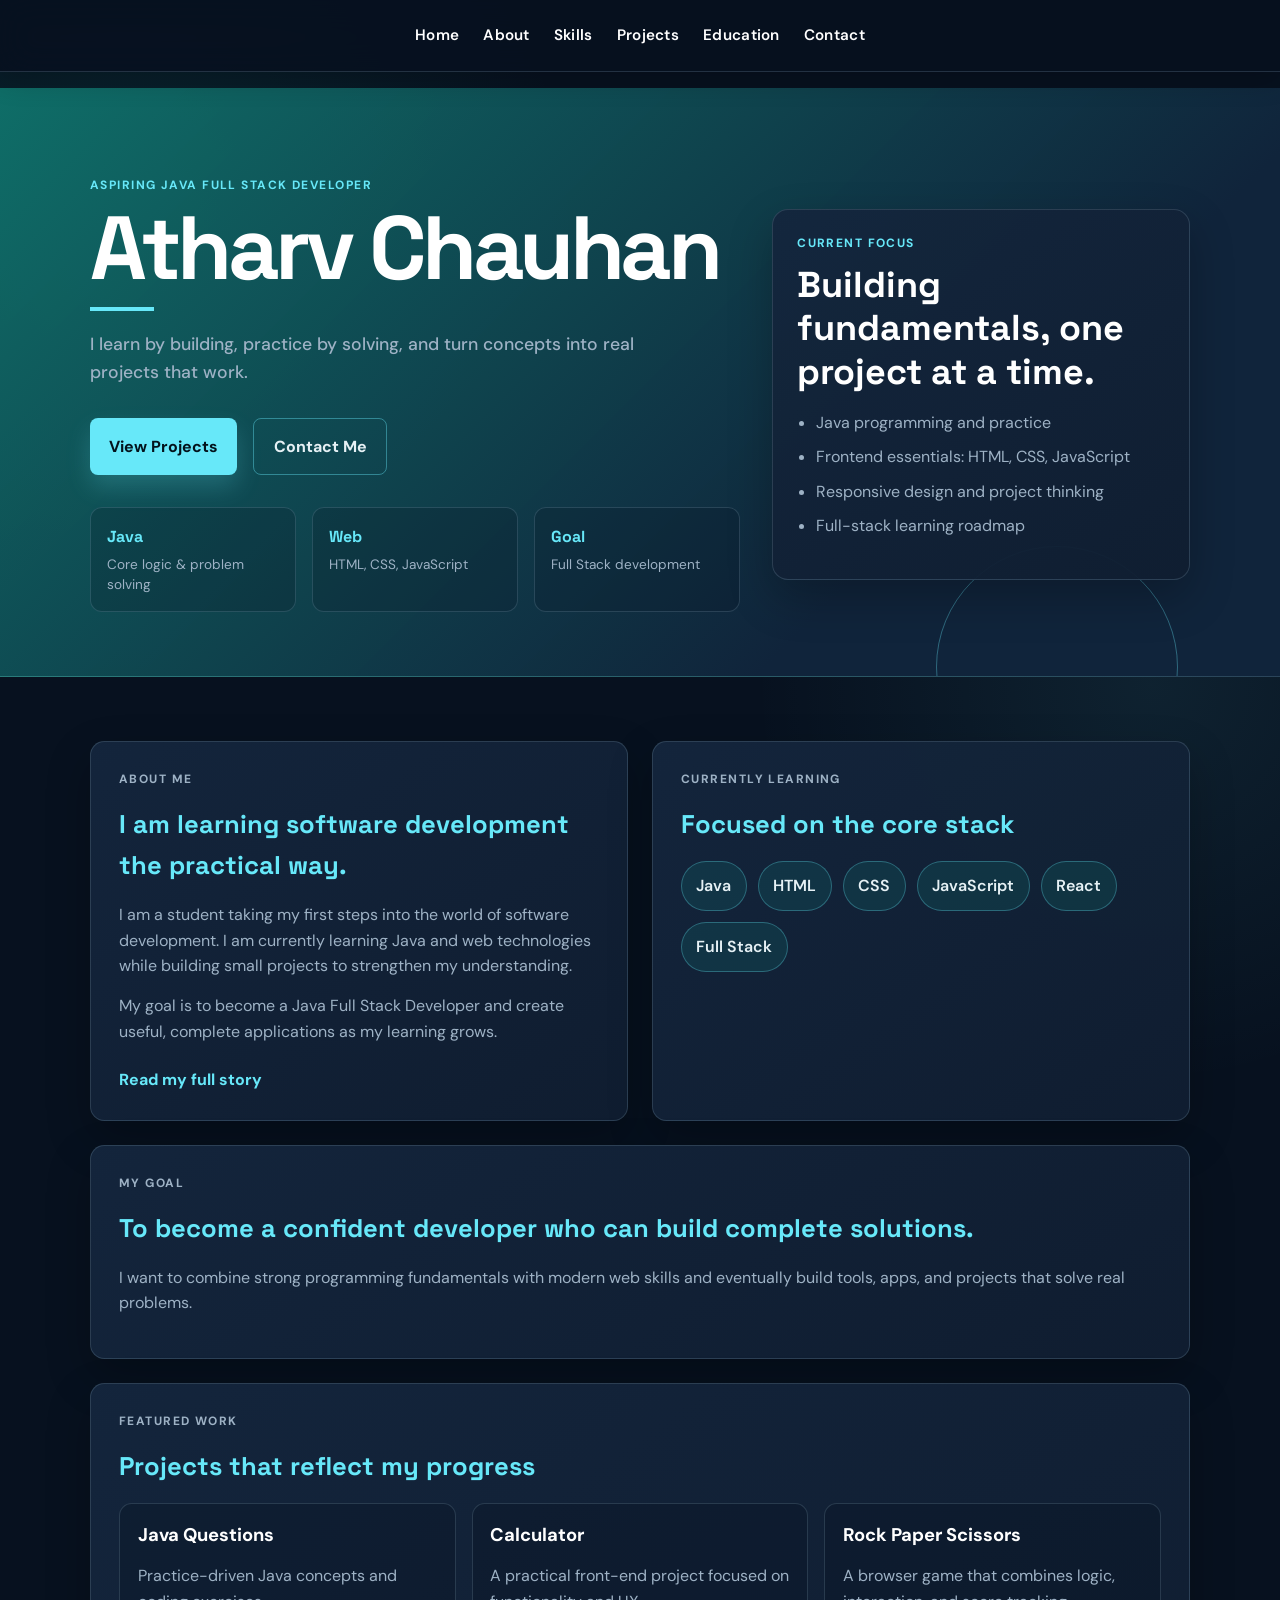
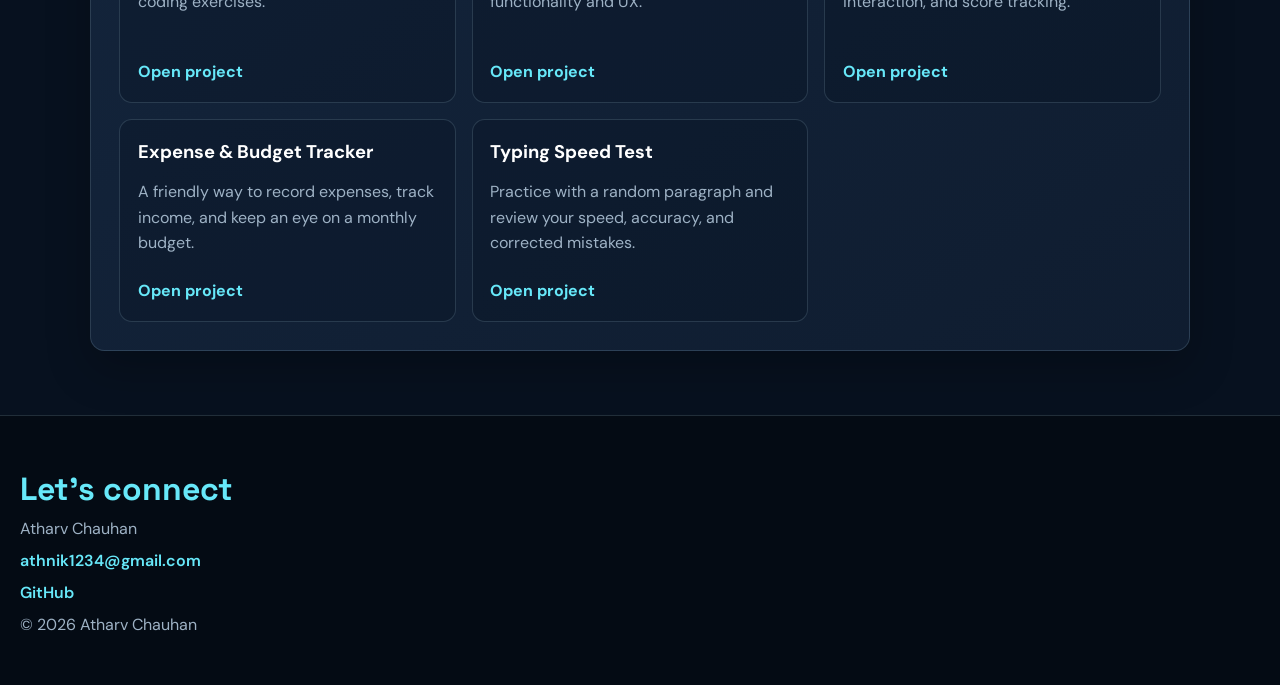
==== commit 59c1b052: "Typespeed tester" ====
--- a/index.html
+++ b/index.html
@@ -119,6 +119,11 @@
                     <p>A friendly way to record expenses, track income, and keep an eye on a monthly budget.</p>
                     <a href="html files/expense-tracker.html">Open project</a>
                 </article>
+                <article class="project-card">
+                    <h3>Typing Speed Test</h3>
+                    <p>Practice with a random paragraph and review your speed, accuracy, and corrected mistakes.</p>
+                    <a href="html files/typing-test.html">Open project</a>
+                </article>
             </div>
         </section>
     </main>
